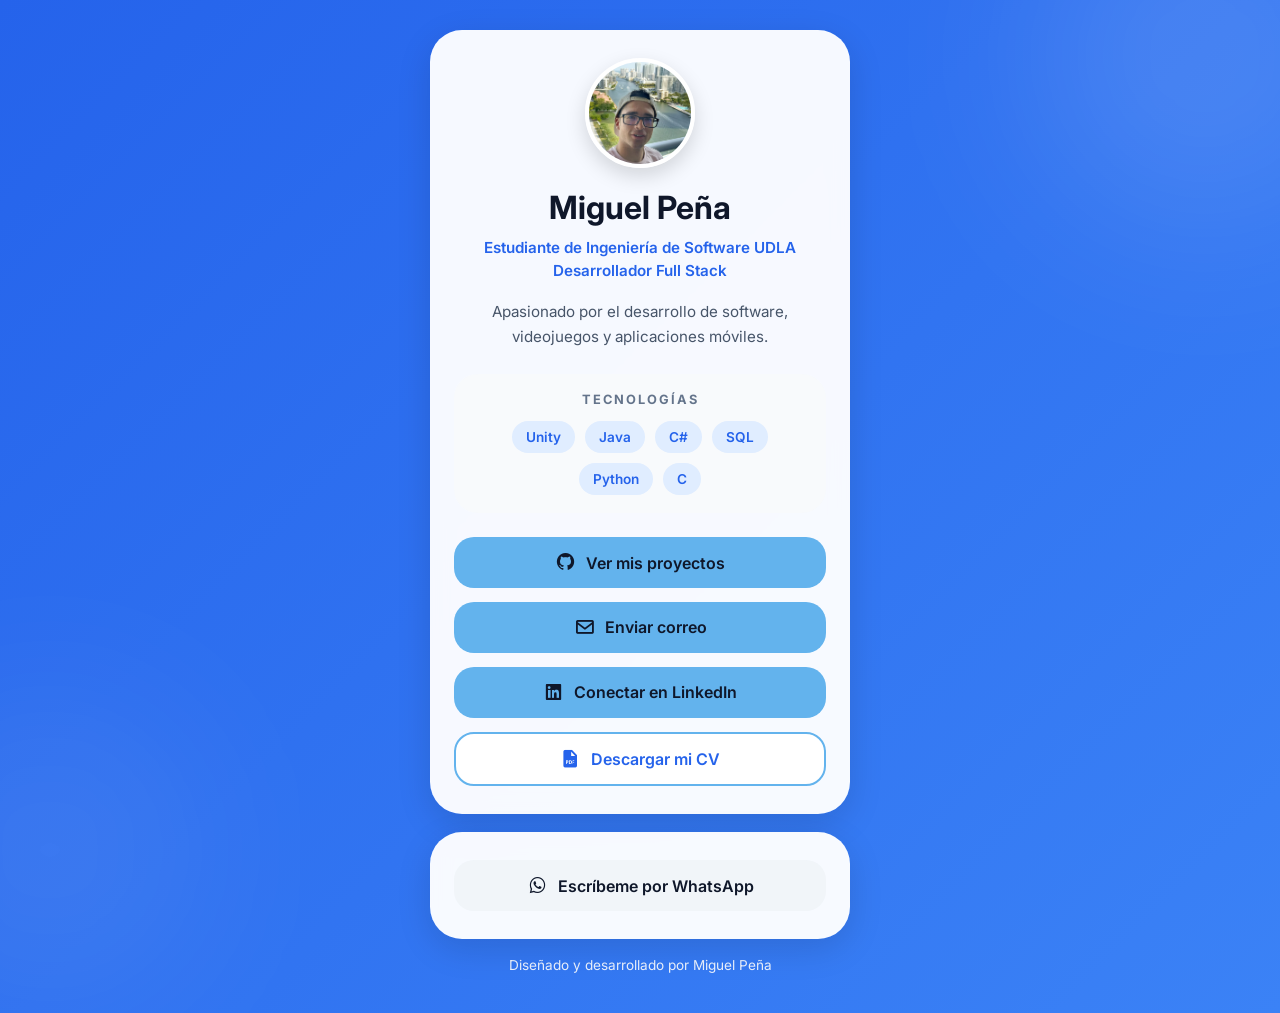
==== index.html @ db02fea5 "Initial portfolio upload" ====
<!DOCTYPE html>
<html lang="es">

<head>
    <meta charset="UTF-8" />
    <meta name="viewport" content="width=device-width, initial-scale=1.0" />

    <title>Miguel Peña | Portafolio</title>

    <!-- Fuente -->
    <link rel="preconnect" href="https://fonts.googleapis.com">
    <link rel="preconnect" href="https://fonts.gstatic.com" crossorigin>

    <link
        href="https://fonts.googleapis.com/css2?family=Inter:wght@400;500;600;700&display=swap"
        rel="stylesheet">

    <!-- Boxicons -->
    <link
        href='https://unpkg.com/boxicons@2.1.4/css/boxicons.min.css'
        rel='stylesheet'>

    <!-- CSS -->
    <link rel="stylesheet" href="style.css">
</head>

<body>

    <!-- Glow decorativo -->
    <div class="bg-glow glow-1"></div>
    <div class="bg-glow glow-2"></div>

    <main class="main-wrapper">

        <!-- TARJETA PRINCIPAL -->
        <section class="card card-portfolio">

            <header class="card-header">

                <img
                    src="assets/perfil.jpeg"
                    alt="Foto de Miguel Peña"
                    class="profile-img">

                <h1>Miguel Peña</h1>

                <p class="role">
                    Estudiante de Ingeniería de Software UDLA
                    <br> 
                    Desarrollador Full Stack 
                    
                </p>

                <p class="description">
                    Apasionado por el desarrollo de software,
                    videojuegos y aplicaciones móviles.
                </p>

            </header>

            <!-- TECNOLOGÍAS -->
            <section class="tech-section">

                <h3>TECNOLOGÍAS</h3>

                <div class="tech-stack">
                    <span>Unity</span>
                    <span>Java</span>
                    <span>C#</span>
                    <span>SQL</span>
                    <span>Python</span>
                    <span>C</span>
                </div>

            </section>

            <!-- BOTONES -->
            <section class="card-body">

                <a
                    href="https://github.com/Miguezx21"
                    target="_blank"
                    class="btn btn-blue magnetic">

                    <i class='bx bxl-github btn-icon'></i>
                    Ver mis proyectos

                </a>

                <a
                    href="mailto:miguel.pena.rodriguez131@gmail.com"
                    class="btn btn-blue magnetic">

                    <i class='bx bx-envelope btn-icon'></i>
                    Enviar correo

                </a>

                <a
                    href="https://www.linkedin.com/in/miguel-pena-rodriguez-73ab5b2b5/"

                    target="_blank"
                    class="btn btn-blue magnetic">

                    <i class='bx bxl-linkedin-square btn-icon'></i>
                    Conectar en LinkedIn

                </a>

                <a
                    href="assets/mi-cv.pdf"
                    download
                    class="btn btn-outline magnetic"
                    id="cvButton">

                    <i class='bx bxs-file-pdf btn-icon'></i>
                    Descargar mi CV

                </a>

            </section>

        </section>

        <!-- CONTACTO -->
        <section class="card card-contact">

            <a
                href="https://wa.me/593979211185"
                target="_blank"
                class="btn btn-phone magnetic">

                <i class='bx bxl-whatsapp btn-icon'></i>
                Escríbeme por WhatsApp

            </a>

        </section>

        <!-- FOOTER -->
        <footer class="footer">
            Diseñado y desarrollado por Miguel Peña
        </footer>

    </main>

    <!-- SCRIPT -->
    <script src="script.js"></script>

</body>

</html>
---- style.css ----
/* =========================
   RESET
========================= */

* {
    margin: 0;
    padding: 0;
    box-sizing: border-box;
}

/* =========================
   BODY
========================= */

body {
    font-family: 'Inter', sans-serif;

    background:
        linear-gradient(
            135deg,
            #2563eb,
            #3b82f6
        );

    min-height: 100vh;

    display: flex;
    justify-content: center;
    align-items: center;

    padding: 30px 20px;

    overflow-x: hidden;
    position: relative;
}

/* =========================
   GLOW BACKGROUND
========================= */

.bg-glow {
    position: fixed;
    border-radius: 50%;
    filter: blur(90px);
    z-index: 0;
}

.glow-1 {
    width: 350px;
    height: 350px;

    background: rgba(255,255,255,0.12);

    top: -120px;
    right: -100px;
}

.glow-2 {
    width: 300px;
    height: 300px;

    background: rgba(255,255,255,0.08);

    bottom: -100px;
    left: -100px;
}

/* =========================
   WRAPPER
========================= */

.main-wrapper {
    width: 100%;
    max-width: 420px;

    display: flex;
    flex-direction: column;
    gap: 18px;

    position: relative;
    z-index: 2;
}

/* =========================
   CARDS
========================= */

.card {
    background: rgba(255,255,255,0.96);

    backdrop-filter: blur(10px);

    border-radius: 32px;

    padding: 28px 24px;

    box-shadow:
        0 10px 35px rgba(0,0,0,0.12);

    text-align: center;
}

/* =========================
   HEADER
========================= */

.profile-img {
    width: 110px;
    height: 110px;

    border-radius: 50%;

    object-fit: cover;

    margin-bottom: 16px;

    border: 4px solid white;

    box-shadow:
        0 8px 20px rgba(0,0,0,0.15);
}

h1 {
    color: #0f172a;

    font-size: 2rem;
    font-weight: 700;

    margin-bottom: 10px;
}

.role {
    color: #2563eb;

    font-size: 0.95rem;
    font-weight: 600;

    line-height: 1.5;

    margin-bottom: 16px;
}

.description {
    color: #475569;

    font-size: 0.95rem;

    line-height: 1.7;

    margin-bottom: 24px;
}

/* =========================
   TECNOLOGÍAS
========================= */

.tech-section {
    background: #f8fafc;

    border-radius: 24px;

    padding: 18px;

    margin-bottom: 24px;
}

.tech-section h3 {
    font-size: 0.8rem;

    letter-spacing: 2px;

    color: #64748b;

    margin-bottom: 14px;
}

.tech-stack {
    display: flex;
    flex-wrap: wrap;
    justify-content: center;
    gap: 10px;
}

.tech-stack span {
    background: #e0edff;

    color: #2563eb;

    padding: 8px 14px;

    border-radius: 999px;

    font-size: 0.85rem;
    font-weight: 600;
}

/* =========================
   BOTONES
========================= */

.card-body {
    display: flex;
    flex-direction: column;
    gap: 14px;
}

.btn {
    text-decoration: none;

    border-radius: 20px;

    padding: 15px 18px;

    font-weight: 600;

    display: flex;
    justify-content: center;
    align-items: center;

    transition:
        transform 0.25s ease,
        box-shadow 0.25s ease,
        background 0.25s ease;

    cursor: pointer;
}

.btn-icon {
    font-size: 1.3rem;
    margin-right: 10px;
}

/* Azul */

.btn-blue {
    background: #63b3ed;
    color: #0f172a;
}

.btn-blue:hover {
    transform:
        translateY(-4px)
        scale(1.01);

    box-shadow:
        0 10px 25px rgba(0,0,0,0.14);
}

/* Outline */

.btn-outline {
    background: white;

    border: 2px solid #63b3ed;

    color: #2563eb;
}

.btn-outline:hover {
    transform:
        translateY(-4px)
        scale(1.01);

    box-shadow:
        0 10px 25px rgba(0,0,0,0.12);
}

/* WhatsApp */

.btn-phone {
    background: #f1f5f9;

    color: #0f172a;
}

.btn-phone:hover {
    transform:
        translateY(-4px)
        scale(1.01);

    box-shadow:
        0 10px 25px rgba(0,0,0,0.10);
}

/* =========================
   FOOTER
========================= */

.footer {
    text-align: center;

    color: rgba(255,255,255,0.9);

    font-size: 0.85rem;

    padding-bottom: 10px;
}

/* =========================
   RESPONSIVE
========================= */

@media (max-width: 480px) {

    body {
        padding: 20px 14px;
    }

    .card {
        border-radius: 28px;
        padding: 24px 20px;
    }

    h1 {
        font-size: 1.7rem;
    }

    .btn {
        padding: 14px;
    }

}
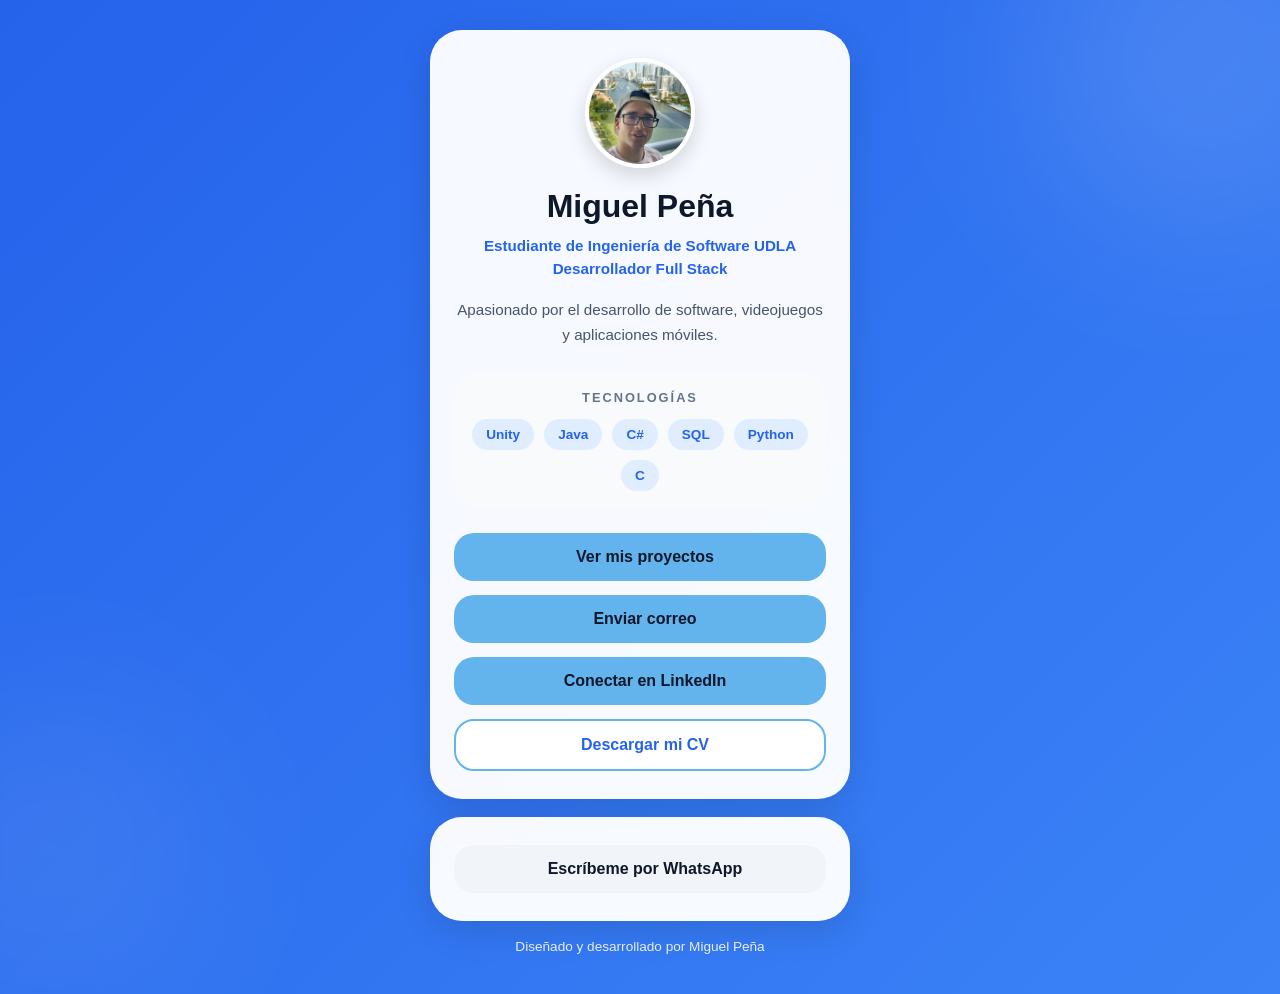
==== commit ddc36802: "favicon add" ====
--- a/index.html
+++ b/index.html
@@ -2,26 +2,19 @@
 <html lang="es">
 
 <head>
-    <meta charset="UTF-8" />
-    <meta name="viewport" content="width=device-width, initial-scale=1.0" />
 
-    <title>Miguel Peña | Portafolio</title>
+    <meta charset="UTF-8">
+    <meta name="viewport" content="width=device-width, initial-scale=1.0">
 
-    <!-- Fuente -->
-    <link rel="preconnect" href="https://fonts.googleapis.com">
-    <link rel="preconnect" href="https://fonts.gstatic.com" crossorigin>
+    <title>Miguel Peña | Portfolio</title>
 
     <link
-        href="https://fonts.googleapis.com/css2?family=Inter:wght@400;500;600;700&display=swap"
-        rel="stylesheet">
+    rel="icon"
+    href='data:image/svg+xml,<svg xmlns=%22http://www.w3.org/2000/svg%22 viewBox=%220 0 100 100%22><text y=%22.9em%22 font-size=%2290%22>💼</text></svg>'
+    >
 
-    <!-- Boxicons -->
-    <link
-        href='https://unpkg.com/boxicons@2.1.4/css/boxicons.min.css'
-        rel='stylesheet'>
+    <link rel="stylesheet" href="style.css">
 
-    <!-- CSS -->
-    <link rel="stylesheet" href="style.css">
 </head>
 
 <body>
